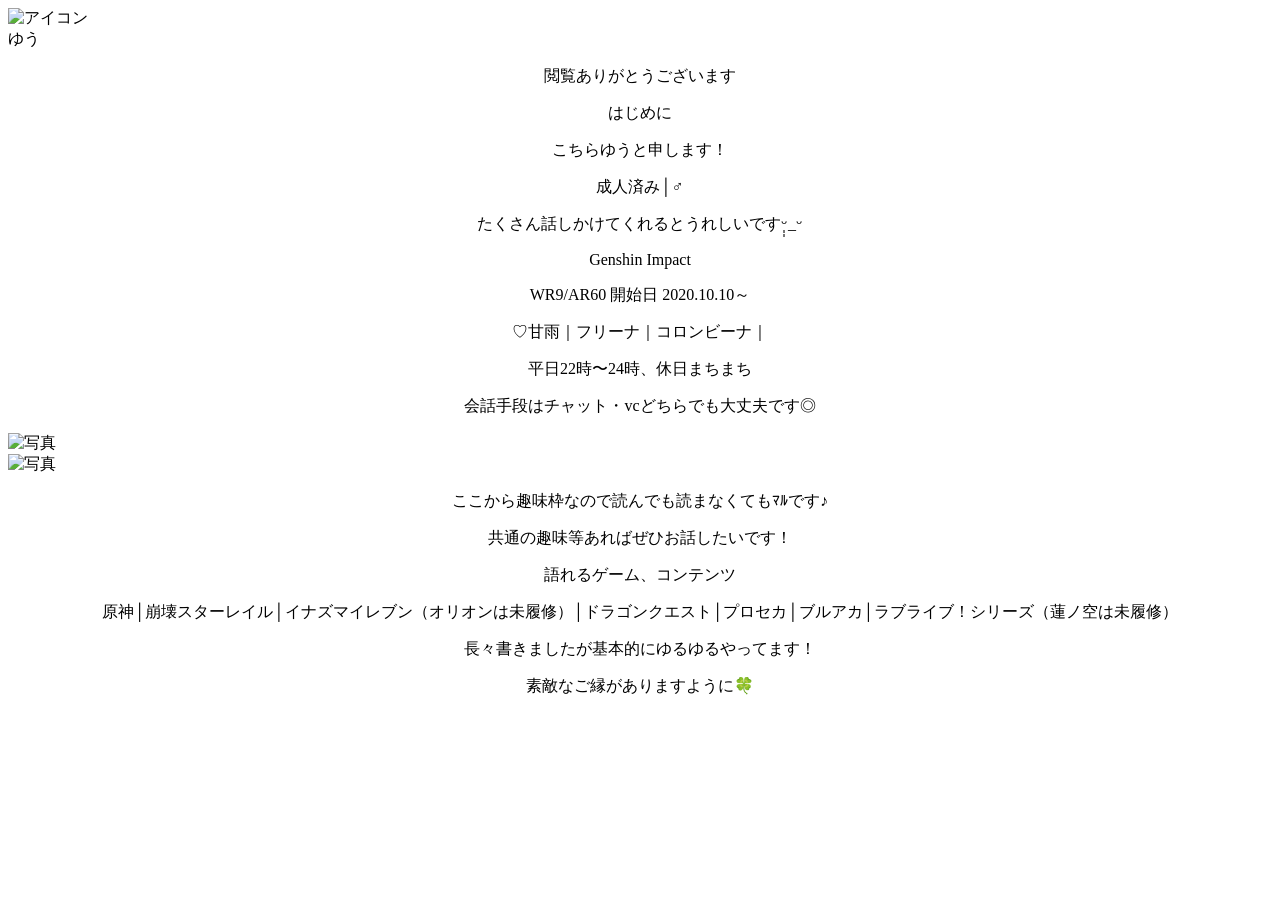
==== index.html @ 234aab04 "Create index.html" ====
<!DOCTYPE html>
<html lang="ja">
<head>
  <meta charset="UTF-8">
  <title>自己紹介カード</title>
  <link rel="stylesheet" href="デザイン.css">
</head>
<body>
  <div class="bg">
  
    <div class="icon-wrapper">
    <img src="images/icon.png" alt="アイコン" class="icon" />
    </div>
    
    <div class="name">ゆう</div>

    <div style="text-align: center;">
      <p>閲覧ありがとうございます</p>
    </div>

    <div class="profile">
      <div style="text-align: center;">
        <p>はじめに</p>
        <p>こちらゆうと申します！</p>
        <p>成人済み│♂</p>
        <p>たくさん話しかけてくれるとうれしいですᵕ̩̩_ᵕ</p>
      </div>
    </div>

    <div class="profile">
      <div style="text-align: center;">
        <p>Genshin Impact</p>
        <p>WR9/AR60 開始日 2020.10.10～</p>
        <p>♡甘雨｜フリーナ｜コロンビーナ｜</p>
        <p>平日22時〜24時、休日まちまち</p>
        <p>会話手段はチャット・vcどちらでも大丈夫です◎</p>
      </div>
    </div>
    
    
    <div class="profile">
    <img src="images/シトラリ.png" alt="写真" class="profile-photo">
    </div>

    <div class="profile">
    <img src="images/リネ.png" alt="写真" class="profile-photo">
    </div>
    
     <div class="profile">
      <div style="text-align: center;">
        <p>ここから趣味枠なので読んでも読まなくてもﾏﾙです♪</p>
        <p>共通の趣味等あればぜひお話したいです！</p>
      </div>
    </div>
    
    <div class="profile">
      <div style="text-align: center;">
        <pその他</p>
        <p>語れるゲーム、コンテンツ</p>
        <p>原神│崩壊スターレイル│イナズマイレブン（オリオンは未履修）│ドラゴンクエスト│プロセカ│ブルアカ│ラブライブ！シリーズ（蓮ノ空は未履修）</p>
      </div>
    </div>
    
       <div class="profile">
      <div style="text-align: center;">
        <p最後に</p>
        <p>長々書きましたが基本的にゆるゆるやってます！</p>
        <p>素敵なご縁がありますように🍀</p>
      </div>
    </div>
    
    <div class="spacer"></div>
    <div class="spacer"></div>
    
  </div>
</body>
</html>
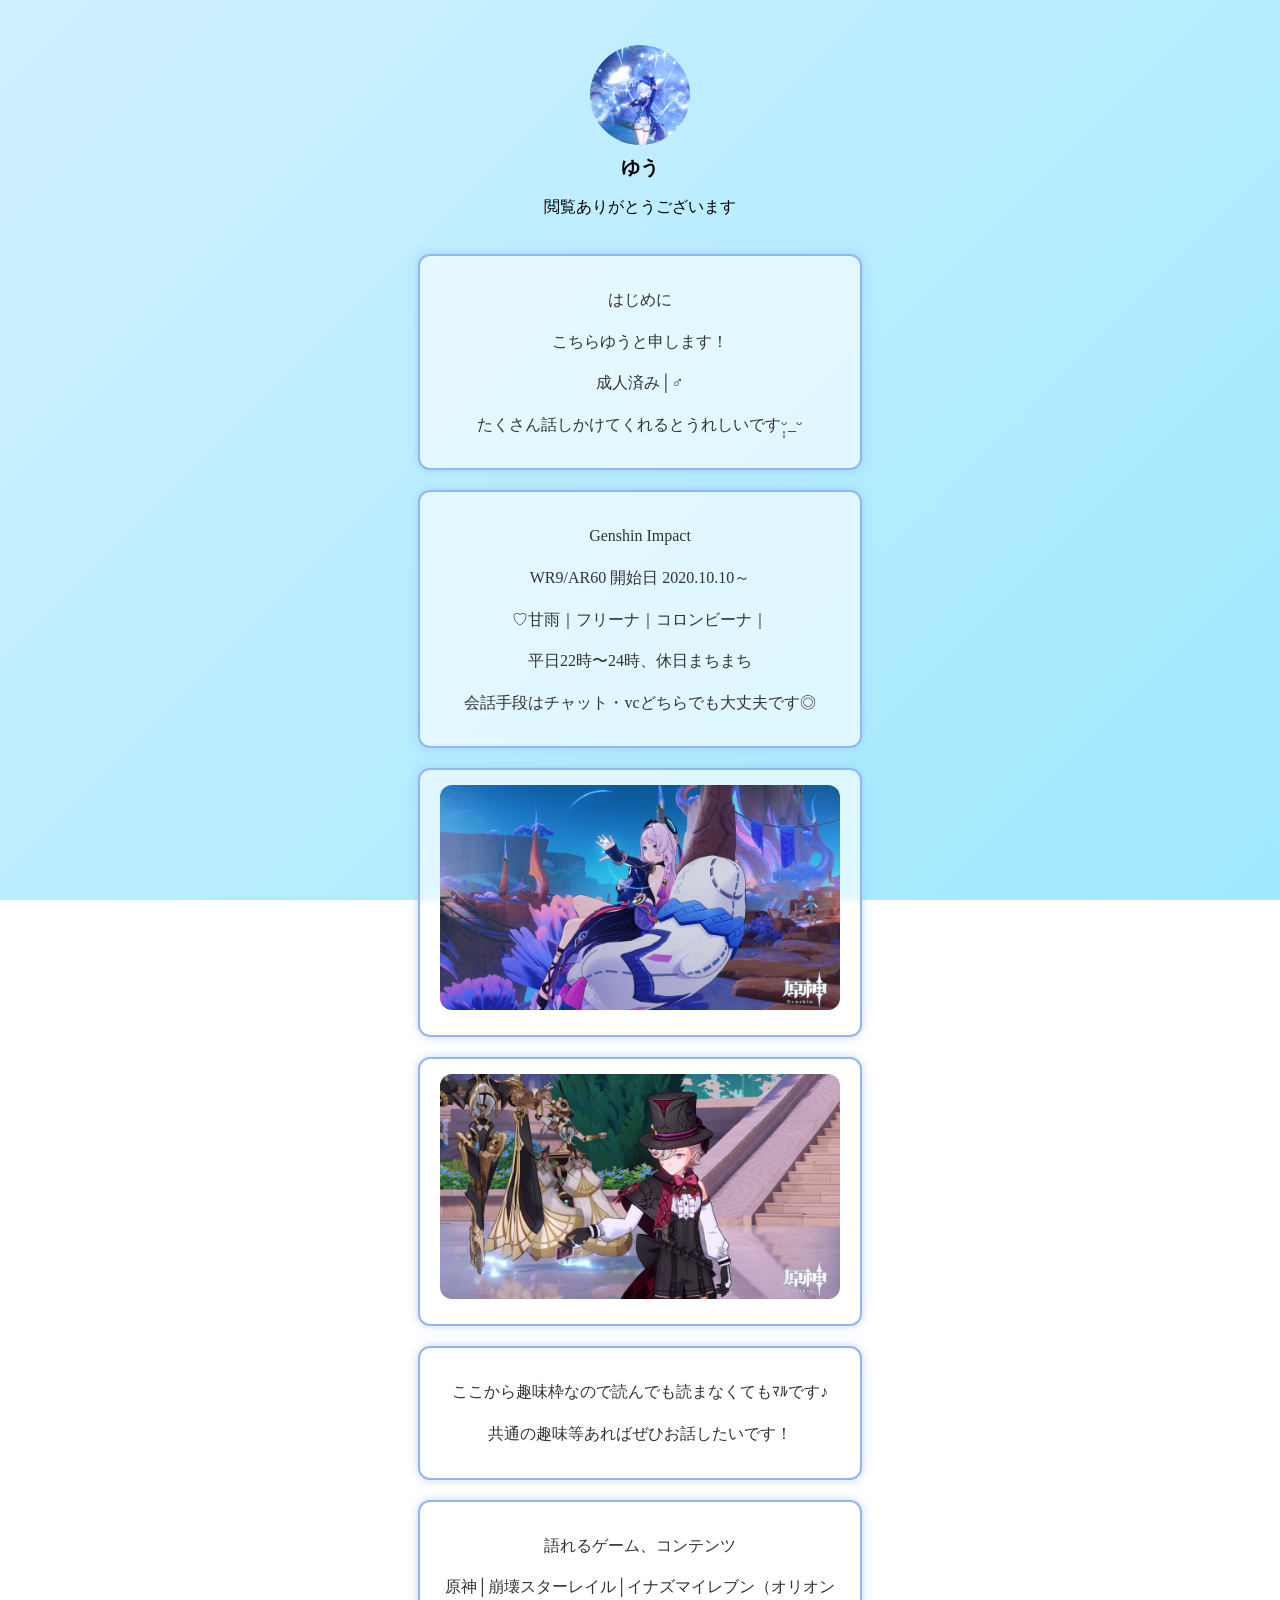
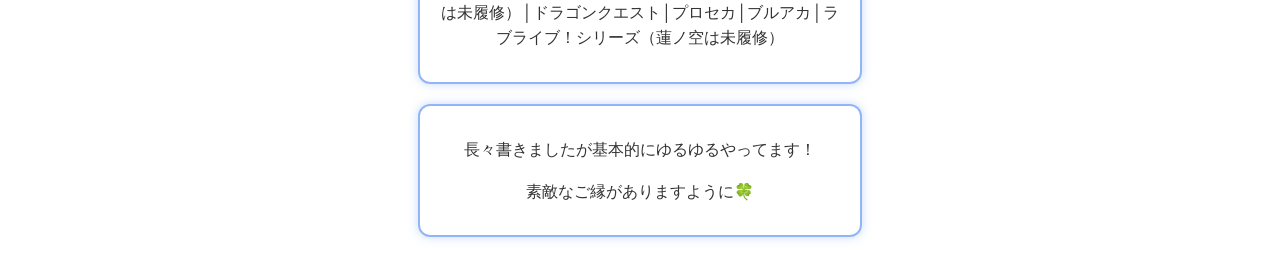
==== commit f63fb407: "Update index.html" ====
--- a/index.html
+++ b/index.html
@@ -3,7 +3,7 @@
 <head>
   <meta charset="UTF-8">
   <title>自己紹介カード</title>
-  <link rel="stylesheet" href="デザイン.css">
+  <link rel="stylesheet" href="design.css">
 </head>
 <body>
   <div class="bg">
--- a/design.css
+++ b/design.css
@@ -0,0 +1,82 @@
+body, html {
+  margin: 0;
+  padding: 0;
+  height: 100%;
+  display: flex;
+  justify-content: center;
+  align-items: flex-start;
+}
+
+.bg {
+  min-height: 100vh;
+  width: 100vw;
+  background: linear-gradient(135deg, #d0f0ff, #a0e9ff);
+  background-attachment: fixed;
+  display: flex;
+  flex-direction: column;
+  justify-content: flex-start;
+  align-items: center;
+  padding-top: 5vh;
+  overflow: hidden;
+  position: relative;
+}
+
+:root {
+  --icon-base: 100px;
+  --magnifier-scale: 1;
+}
+
+.icon-wrapper {
+  width: calc(var(--icon-base) * var(--magnifier-scale));
+  height: calc(var(--icon-base) * var(--magnifier-scale));
+  border-radius: 50%;
+  overflow: hidden;
+  display: flex;
+  justify-content: center;
+  align-items: center;
+}
+
+.icon {
+  width: 100%;
+  height: 100%;
+  object-fit: cover;
+  transition: transform 0.3s ease;
+  transform-origin: center;
+  transform: scale(1);
+}
+
+.name {
+  text-align: center;
+  margin-top: calc(10px * var(--magnifier-scale));
+  font-weight: bold;
+  font-size: calc(1.2rem * var(--magnifier-scale));
+}
+
+.profile {
+  width: calc(80% * var(--magnifier-scale));
+  max-width: calc(400px * var(--magnifier-scale));
+  background-color: rgba(255, 255, 255, 0.6);
+  border: 2px solid #91b5f7;
+  border-radius: 12px;
+  padding: calc(15px * var(--magnifier-scale)) calc(20px * var(--magnifier-scale));
+  margin-top: calc(20px * var(--magnifier-scale));
+  text-align: left;
+  font-size: calc(1rem * var(--magnifier-scale));
+  line-height: calc(1.6 * var(--magnifier-scale));
+  color: #333;
+  backdrop-filter: blur(4px);
+  box-shadow: 0 0 calc(10px * var(--magnifier-scale)) rgba(145, 181, 247, 0.5);
+}
+
+.profile-photo {
+  width: 100%;
+  height: auto;
+  display: block;
+  border-radius: 12px;
+  object-fit: cover;
+  margin-bottom: calc(10px * var(--magnifier-scale));
+}
+
+.spacer {
+  height: 20px;
+}
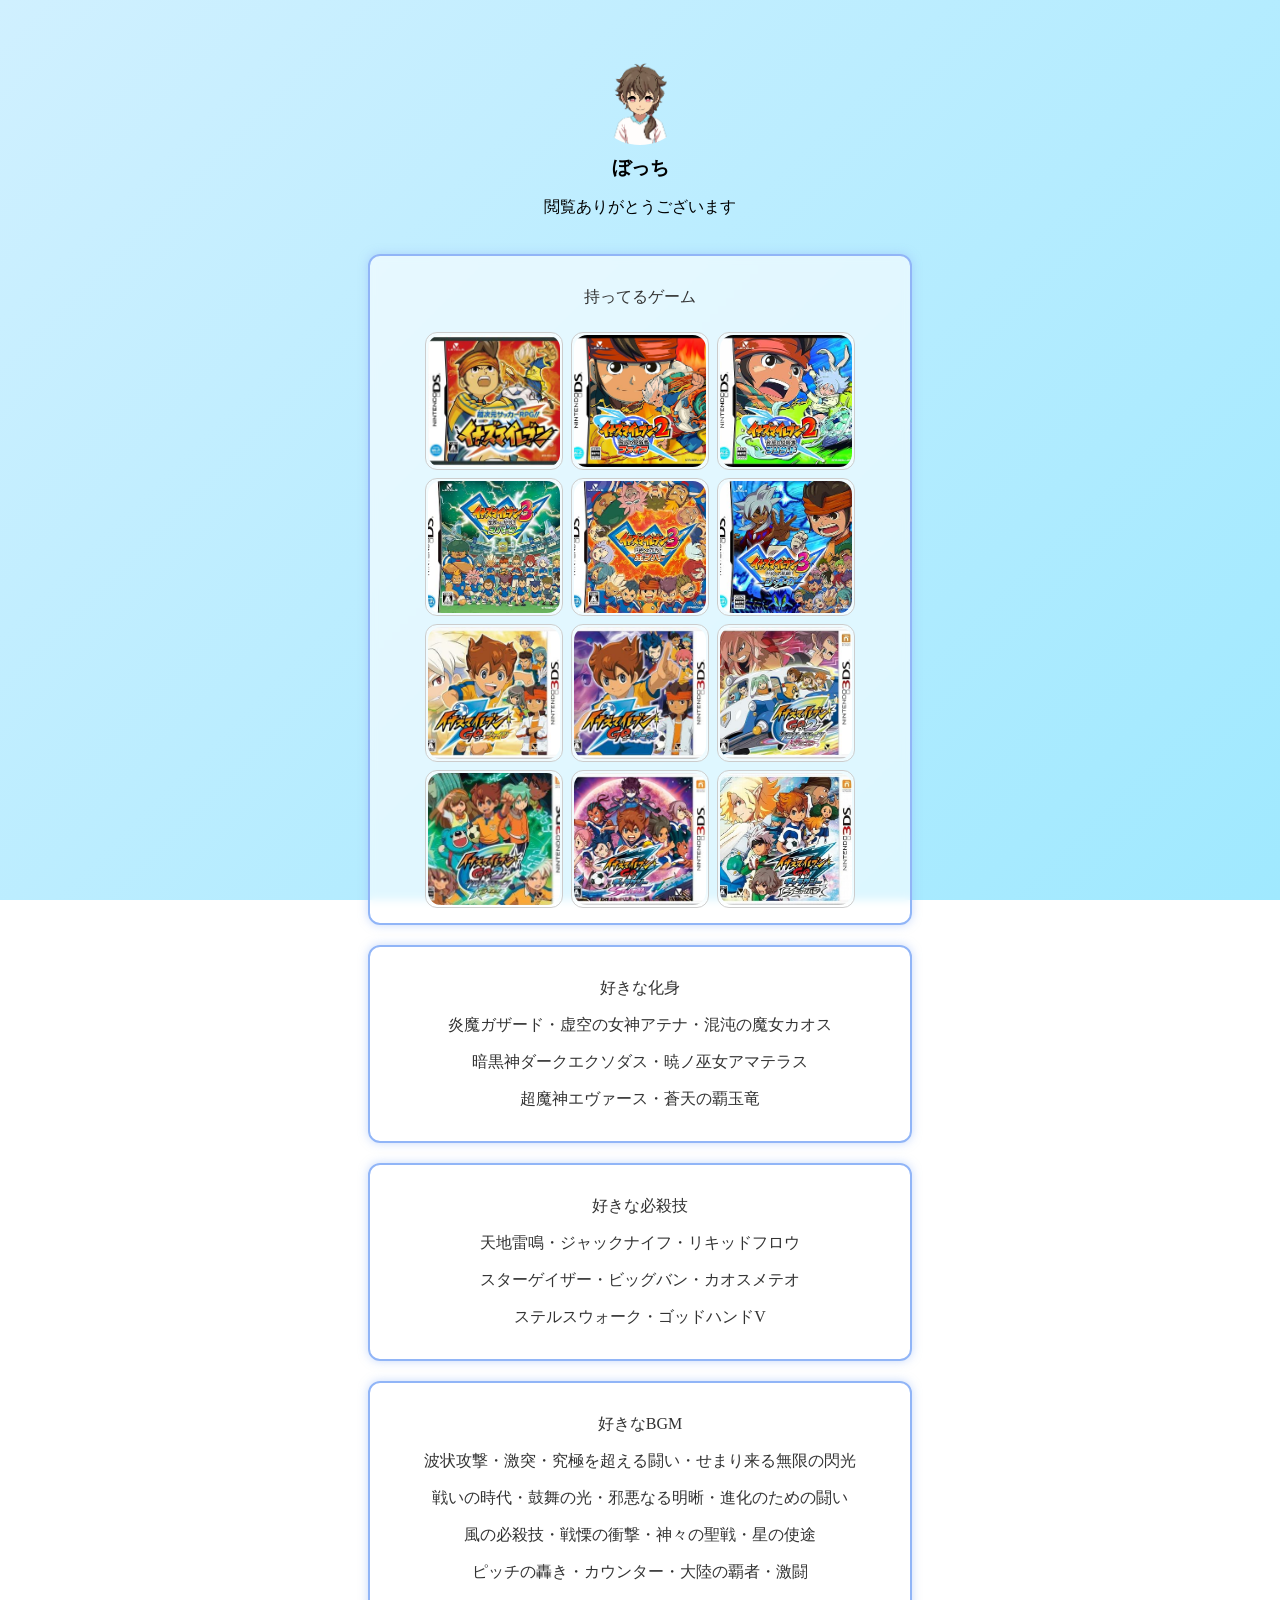
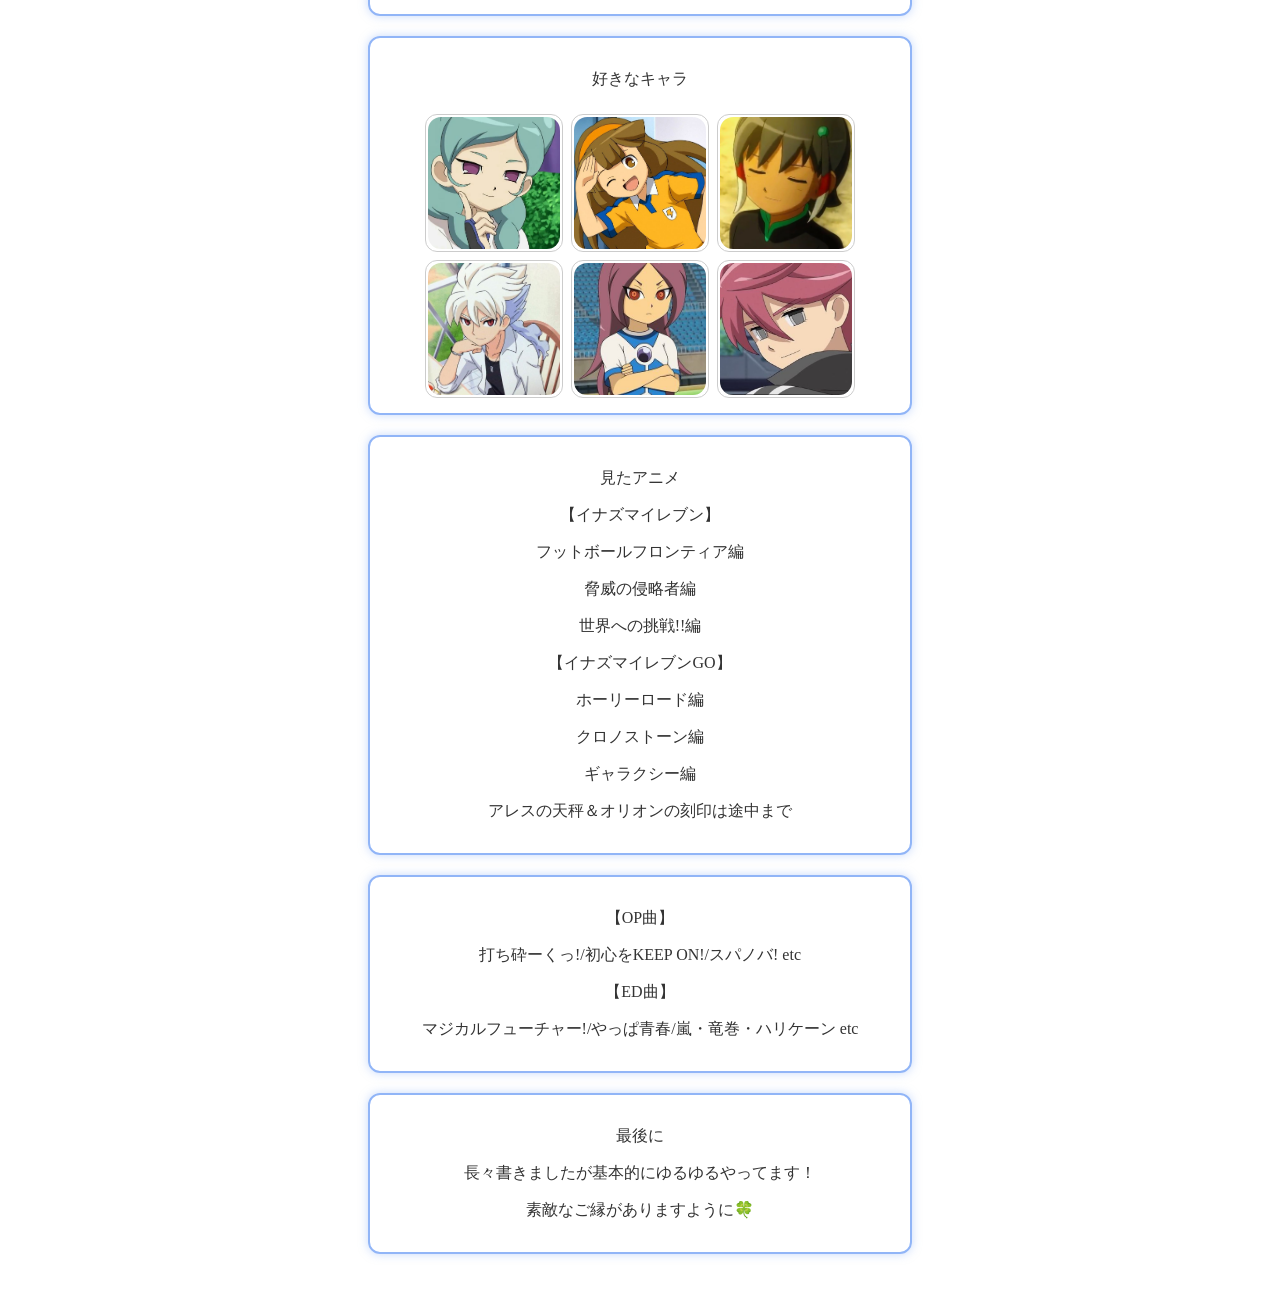
==== commit c6675e13: "Add files via upload" ====
--- a/index.html
+++ b/index.html
@@ -5,73 +5,127 @@
   <title>自己紹介カード</title>
   <link rel="stylesheet" href="design.css">
 </head>
+
 <body>
-  <div class="bg">
-  
-    <div class="icon-wrapper">
-    <img src="images/icon.png" alt="アイコン" class="icon" />
+<div class="bg">
+
+  <div class="icon-wrapper">
+    <img src="image/シナモン.png" alt="アイコン" class="icon">
+  </div>
+
+  <div class="name">ぼっち</div>
+
+  <div class="intro">
+    <p>閲覧ありがとうございます</p>
+  </div>
+
+  <!-- 持ってるゲーム -->
+  <div class="profile">
+    <div class="parent">
+      <div class="center">
+        <p>持ってるゲーム</p>
+      </div>
+
+      <div class="child"><img src="NDS/①.png" class="photo_flex"></div>
+      <div class="child"><img src="NDS/②.png" class="photo_flex"></div>
+      <div class="child"><img src="NDS/③.png" class="photo_flex"></div>
+      <div class="child"><img src="NDS/④.png" class="photo_flex"></div>
+      <div class="child"><img src="NDS/⑤.png" class="photo_flex"></div>
+      <div class="child"><img src="NDS/⑥.png" class="photo_flex"></div>
+      <div class="child"><img src="NDS/⑦.png" class="photo_flex"></div>
+      <div class="child"><img src="NDS/⑧.png" class="photo_flex"></div>
+      <div class="child"><img src="NDS/⑨.png" class="photo_flex"></div>
+      <div class="child"><img src="NDS/➉.png" class="photo_flex"></div>
+      <div class="child"><img src="NDS/⑪.png" class="photo_flex"></div>
+      <div class="child"><img src="NDS/⑫.png" class="photo_flex"></div>
     </div>
-    
-    <div class="name">ゆう</div>
+  </div>
 
-    <div style="text-align: center;">
-      <p>閲覧ありがとうございます</p>
+  <!-- 好きな化身 -->
+  <div class="profile">
+    <div class="center">
+      <p>好きな化身</p>
+      <p>炎魔ガザード・虚空の女神アテナ・混沌の魔女カオス</p>
+      <p>暗黒神ダークエクソダス・暁ノ巫女アマテラス</p>
+      <p>超魔神エヴァース・蒼天の覇玉竜</p>
     </div>
+  </div>
 
-    <div class="profile">
-      <div style="text-align: center;">
-        <p>はじめに</p>
-        <p>こちらゆうと申します！</p>
-        <p>成人済み│♂</p>
-        <p>たくさん話しかけてくれるとうれしいですᵕ̩̩_ᵕ</p>
+  <!-- 好きな必殺技 -->
+  <div class="profile">
+    <div class="center">
+      <p>好きな必殺技</p>
+      <p>天地雷鳴・ジャックナイフ・リキッドフロウ</p>
+      <p>スターゲイザー・ビッグバン・カオスメテオ</p>
+      <p>ステルスウォーク・ゴッドハンドV</p>
+    </div>
+  </div>
+
+  <!-- 好きなBGM -->
+  <div class="profile">
+    <div class="center">
+      <p>好きなBGM</p>
+      <p>波状攻撃・激突・究極を超える闘い・せまり来る無限の閃光</p>
+      <p>戦いの時代・鼓舞の光・邪悪なる明晰・進化のための闘い</p>
+      <p>風の必殺技・戦慄の衝撃・神々の聖戦・星の使途</p>
+      <p>ピッチの轟き・カウンター・大陸の覇者・激闘</p>
+    </div>
+  </div>
+
+  <!-- 好きなキャラ -->
+  <div class="profile">
+    <div class="parent">
+      <div class="center">
+        <p>好きなキャラ</p>
       </div>
+
+      <div class="child"><img src="image/ベータ.png" class="photo_flex"></div>
+      <div class="child"><img src="image/黄名子.png" class="photo_flex"></div>
+      <div class="child"><img src="image/シュウ.png" class="photo_flex"></div>
+      <div class="child"><img src="image/白竜.png" class="photo_flex"></div>
+      <div class="child"><img src="image/アイシー.png" class="photo_flex"></div>
+      <div class="child"><img src="image/野坂.png" class="photo_flex"></div>
     </div>
+  </div>
 
-    <div class="profile">
-      <div style="text-align: center;">
-        <p>Genshin Impact</p>
-        <p>WR9/AR60 開始日 2020.10.10～</p>
-        <p>♡甘雨｜フリーナ｜コロンビーナ｜</p>
-        <p>平日22時〜24時、休日まちまち</p>
-        <p>会話手段はチャット・vcどちらでも大丈夫です◎</p>
-      </div>
+  <!-- 見たアニメ -->
+  <div class="profile">
+    <div class="center">
+      <p>見たアニメ</p>
+      <p>【イナズマイレブン】</p>
+      <p>フットボールフロンティア編</p>
+      <p>脅威の侵略者編</p>
+      <p>世界への挑戦!!編</p>
+      <p>【イナズマイレブンGO】</p>
+      <p>ホーリーロード編</p>
+      <p>クロノストーン編</p>
+      <p>ギャラクシー編</p>
+      <p>アレスの天秤＆オリオンの刻印は途中まで</p>
     </div>
-    
-    
-    <div class="profile">
-    <img src="images/シトラリ.png" alt="写真" class="profile-photo">
+  </div>
+
+  <!-- 好きな曲 -->
+  <div class="profile">
+    <div class="center">
+      <p>【OP曲】</p>
+      <p>打ち砕ーくっ!/初心をKEEP ON!/スパノバ! etc</p>
+      <p>【ED曲】</p>
+      <p>マジカルフューチャー!/やっぱ青春/嵐・竜巻・ハリケーン etc</p>
     </div>
+  </div>
 
-    <div class="profile">
-    <img src="images/リネ.png" alt="写真" class="profile-photo">
+  <!-- 最後に -->
+  <div class="profile">
+    <div class="center">
+      <p>最後に</p>
+      <p>長々書きましたが基本的にゆるゆるやってます！</p>
+      <p>素敵なご縁がありますように🍀</p>
     </div>
-    
-     <div class="profile">
-      <div style="text-align: center;">
-        <p>ここから趣味枠なので読んでも読まなくてもﾏﾙです♪</p>
-        <p>共通の趣味等あればぜひお話したいです！</p>
-      </div>
-    </div>
-    
-    <div class="profile">
-      <div style="text-align: center;">
-        <pその他</p>
-        <p>語れるゲーム、コンテンツ</p>
-        <p>原神│崩壊スターレイル│イナズマイレブン（オリオンは未履修）│ドラゴンクエスト│プロセカ│ブルアカ│ラブライブ！シリーズ（蓮ノ空は未履修）</p>
-      </div>
-    </div>
-    
-       <div class="profile">
-      <div style="text-align: center;">
-        <p最後に</p>
-        <p>長々書きましたが基本的にゆるゆるやってます！</p>
-        <p>素敵なご縁がありますように🍀</p>
-      </div>
-    </div>
-    
-    <div class="spacer"></div>
-    <div class="spacer"></div>
-    
   </div>
+
+  <div class="spacer"></div>
+  <div class="spacer"></div>
+
+</div>
 </body>
-</html>
+</html>
--- a/design.css
+++ b/design.css
@@ -1,82 +1,131 @@
-body, html {
-  margin: 0;
-  padding: 0;
-  height: 100%;
-  display: flex;
-  justify-content: center;
-  align-items: flex-start;
+html,body{
+  margin:0;
+  padding:0;
+  height:100%;
+  display:flex;
+  justify-content:center;
+  align-items:flex-start;
 }
 
-.bg {
-  min-height: 100vh;
-  width: 100vw;
-  background: linear-gradient(135deg, #d0f0ff, #a0e9ff);
-  background-attachment: fixed;
-  display: flex;
-  flex-direction: column;
-  justify-content: flex-start;
-  align-items: center;
-  padding-top: 5vh;
-  overflow: hidden;
-  position: relative;
+.bg{
+  min-height:100vh;
+  width:100vw;
+  background:linear-gradient(135deg,#d0f0ff,#a0e9ff);
+  background-attachment:fixed;
+  display:flex;
+  flex-direction:column;
+  align-items:center;
+  padding-top:5vh;
+  overflow-x:hidden;
 }
 
-:root {
-  --icon-base: 100px;
-  --magnifier-scale: 1;
+:root{
+  --icon-base:100px;
+  --magnifier-scale:1;
 }
 
-.icon-wrapper {
-  width: calc(var(--icon-base) * var(--magnifier-scale));
-  height: calc(var(--icon-base) * var(--magnifier-scale));
-  border-radius: 50%;
-  overflow: hidden;
-  display: flex;
-  justify-content: center;
-  align-items: center;
+.icon-wrapper{
+  width:calc(var(--icon-base) * var(--magnifier-scale));
+  height:calc(var(--icon-base) * var(--magnifier-scale));
+  border-radius:50%;
+  overflow:hidden;
+  display:flex;
+  justify-content:center;
+  align-items:center;
 }
 
-.icon {
-  width: 100%;
-  height: 100%;
-  object-fit: cover;
-  transition: transform 0.3s ease;
-  transform-origin: center;
-  transform: scale(1);
+.icon{
+  width:100%;
+  height:100%;
+  object-fit:cover;
 }
 
-.name {
-  text-align: center;
-  margin-top: calc(10px * var(--magnifier-scale));
-  font-weight: bold;
-  font-size: calc(1.2rem * var(--magnifier-scale));
+.name{
+  width:100%;
+  text-align:center !important;
+  margin-top:calc(10px * var(--magnifier-scale));
+  font-weight:bold;
+  font-size:calc(1.2rem * var(--magnifier-scale));
 }
 
-.profile {
-  width: calc(80% * var(--magnifier-scale));
-  max-width: calc(400px * var(--magnifier-scale));
-  background-color: rgba(255, 255, 255, 0.6);
-  border: 2px solid #91b5f7;
-  border-radius: 12px;
-  padding: calc(15px * var(--magnifier-scale)) calc(20px * var(--magnifier-scale));
-  margin-top: calc(20px * var(--magnifier-scale));
-  text-align: left;
-  font-size: calc(1rem * var(--magnifier-scale));
-  line-height: calc(1.6 * var(--magnifier-scale));
-  color: #333;
-  backdrop-filter: blur(4px);
-  box-shadow: 0 0 calc(10px * var(--magnifier-scale)) rgba(145, 181, 247, 0.5);
+.intro{
+  width:100%;
+  text-align:center !important;
 }
 
-.profile-photo {
-  width: 100%;
-  height: auto;
-  display: block;
-  border-radius: 12px;
-  object-fit: cover;
-  margin-bottom: calc(10px * var(--magnifier-scale));
+.profile{
+  width:calc(80% * var(--magnifier-scale));
+  max-width:calc(500px * var(--magnifier-scale));
+  background-color:rgba(255,255,255,0.6);
+  border:2px solid #91b5f7;
+  border-radius:12px;
+  padding:calc(15px * var(--magnifier-scale)) calc(20px * var(--magnifier-scale));
+  margin-top:calc(20px * var(--magnifier-scale));
+  color:#333;
+  font-size:calc(1rem * var(--magnifier-scale));
+  line-height:calc(1.6 * var(--magnifier_scale));
+  backdrop-filter:blur(4px);
+  box-shadow:0 0 calc(10px * var(--magnifier-scale)) rgba(145,181,247,0.5);
 }
 
-.spacer {
-  height: 20px;
+.center{
+  width:100%;
+  text-align:center !important;
 }
+
+.parent{
+  display:flex;
+  justify-content:center;
+  align-items:center;
+  gap:8px;
+  flex-wrap:wrap;
+}
+
+.child{
+  flex:0 0 auto;
+  border:1px solid #ccc;
+  padding:8px;
+  border-radius:12px;
+  background-color:rgba(255,255,255,0.5);
+  overflow:hidden;
+}
+
+.photo_flex{
+  width:120px;
+  height:120px;
+  display:block;
+  border-radius:12px;
+  object-fit:cover;
+  object-position:center;
+  transform:scale(1.1);
+}
+
+.group-parent{
+  display:grid;
+  grid-template-columns:repeat(2,1fr);
+  gap:8px;
+  width:100%;
+  box-sizing:border-box;
+}
+
+.group-child{
+  width:100%;
+  box-sizing:border-box;
+  border:1px solid #ccc;
+  border-radius:12px;
+  padding:8px;
+  background-color:rgba(255,255,255,0.5);
+  text-align:center;
+}
+
+.profile-photo{
+  width:100%;
+  height:auto;
+  display:block;
+  border-radius:12px;
+  object-fit:cover;
+}
+
+.spacer{
+  height:20px;
+}
